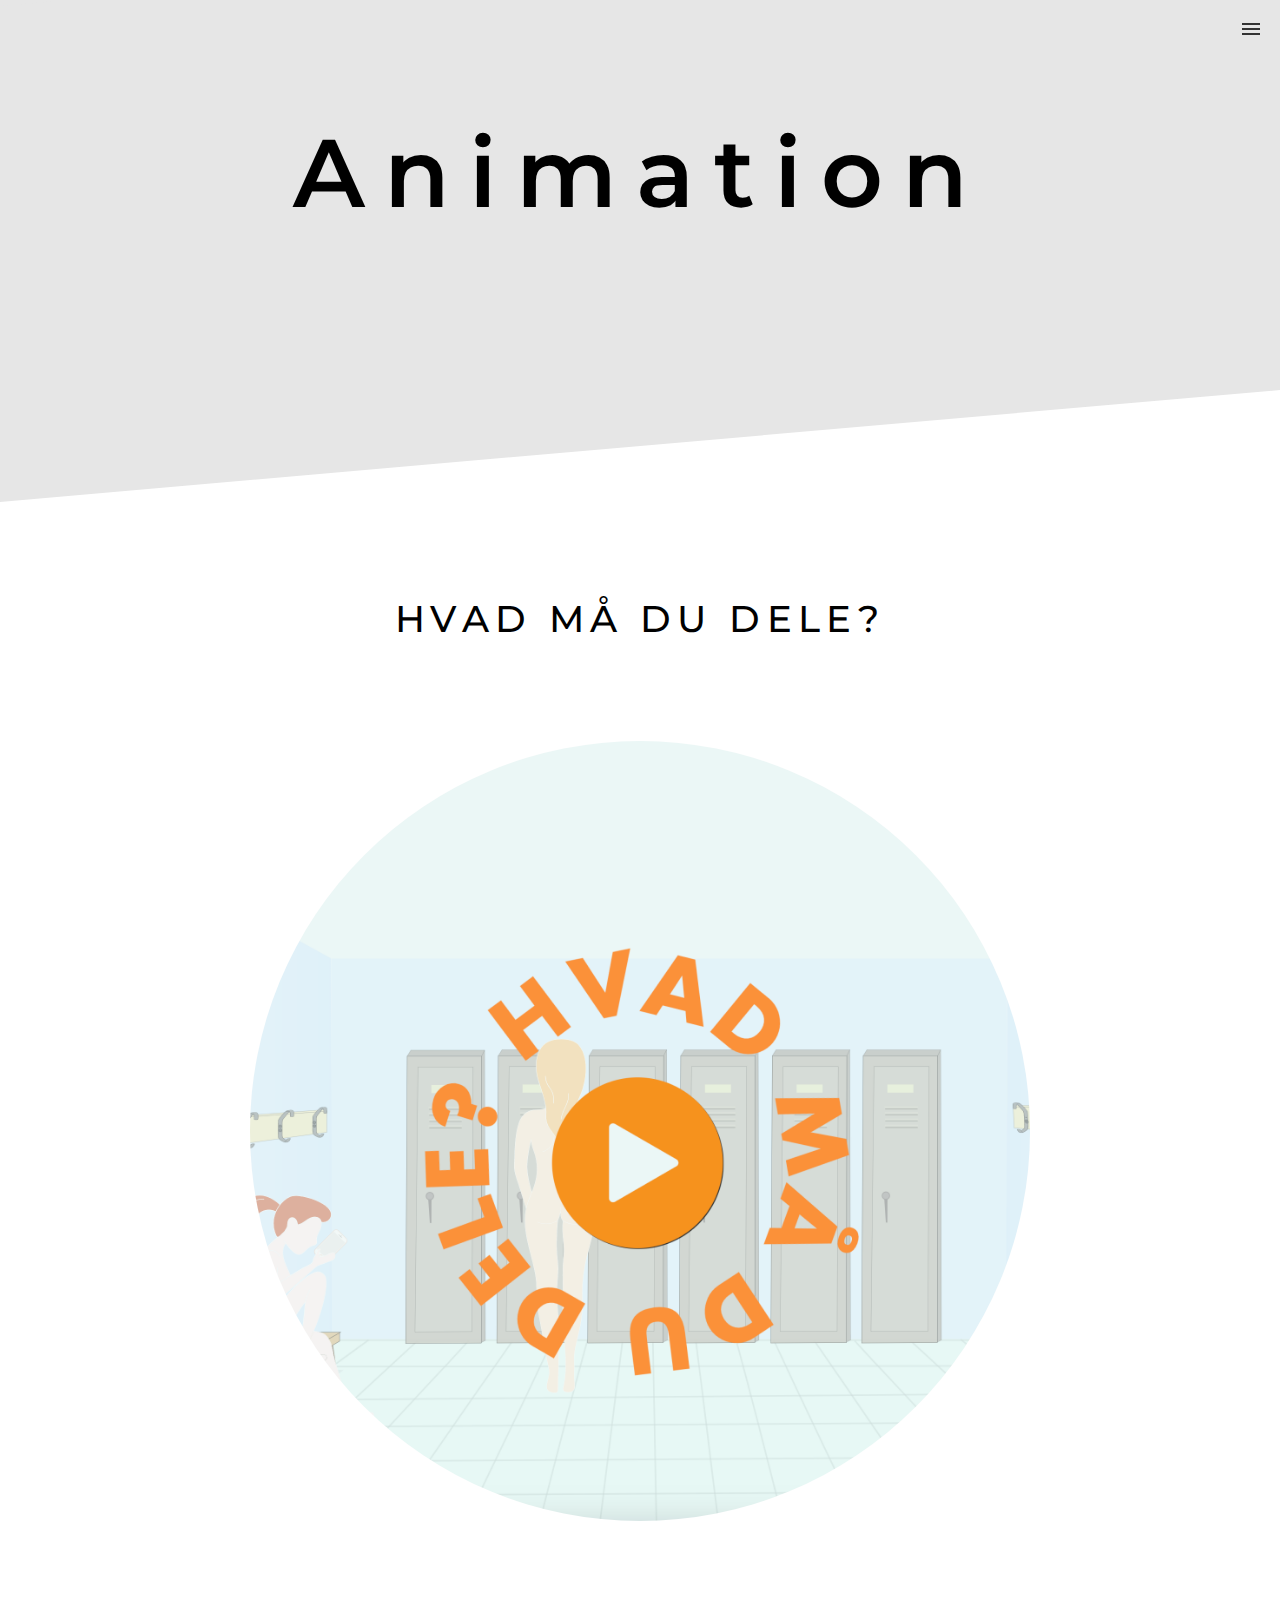
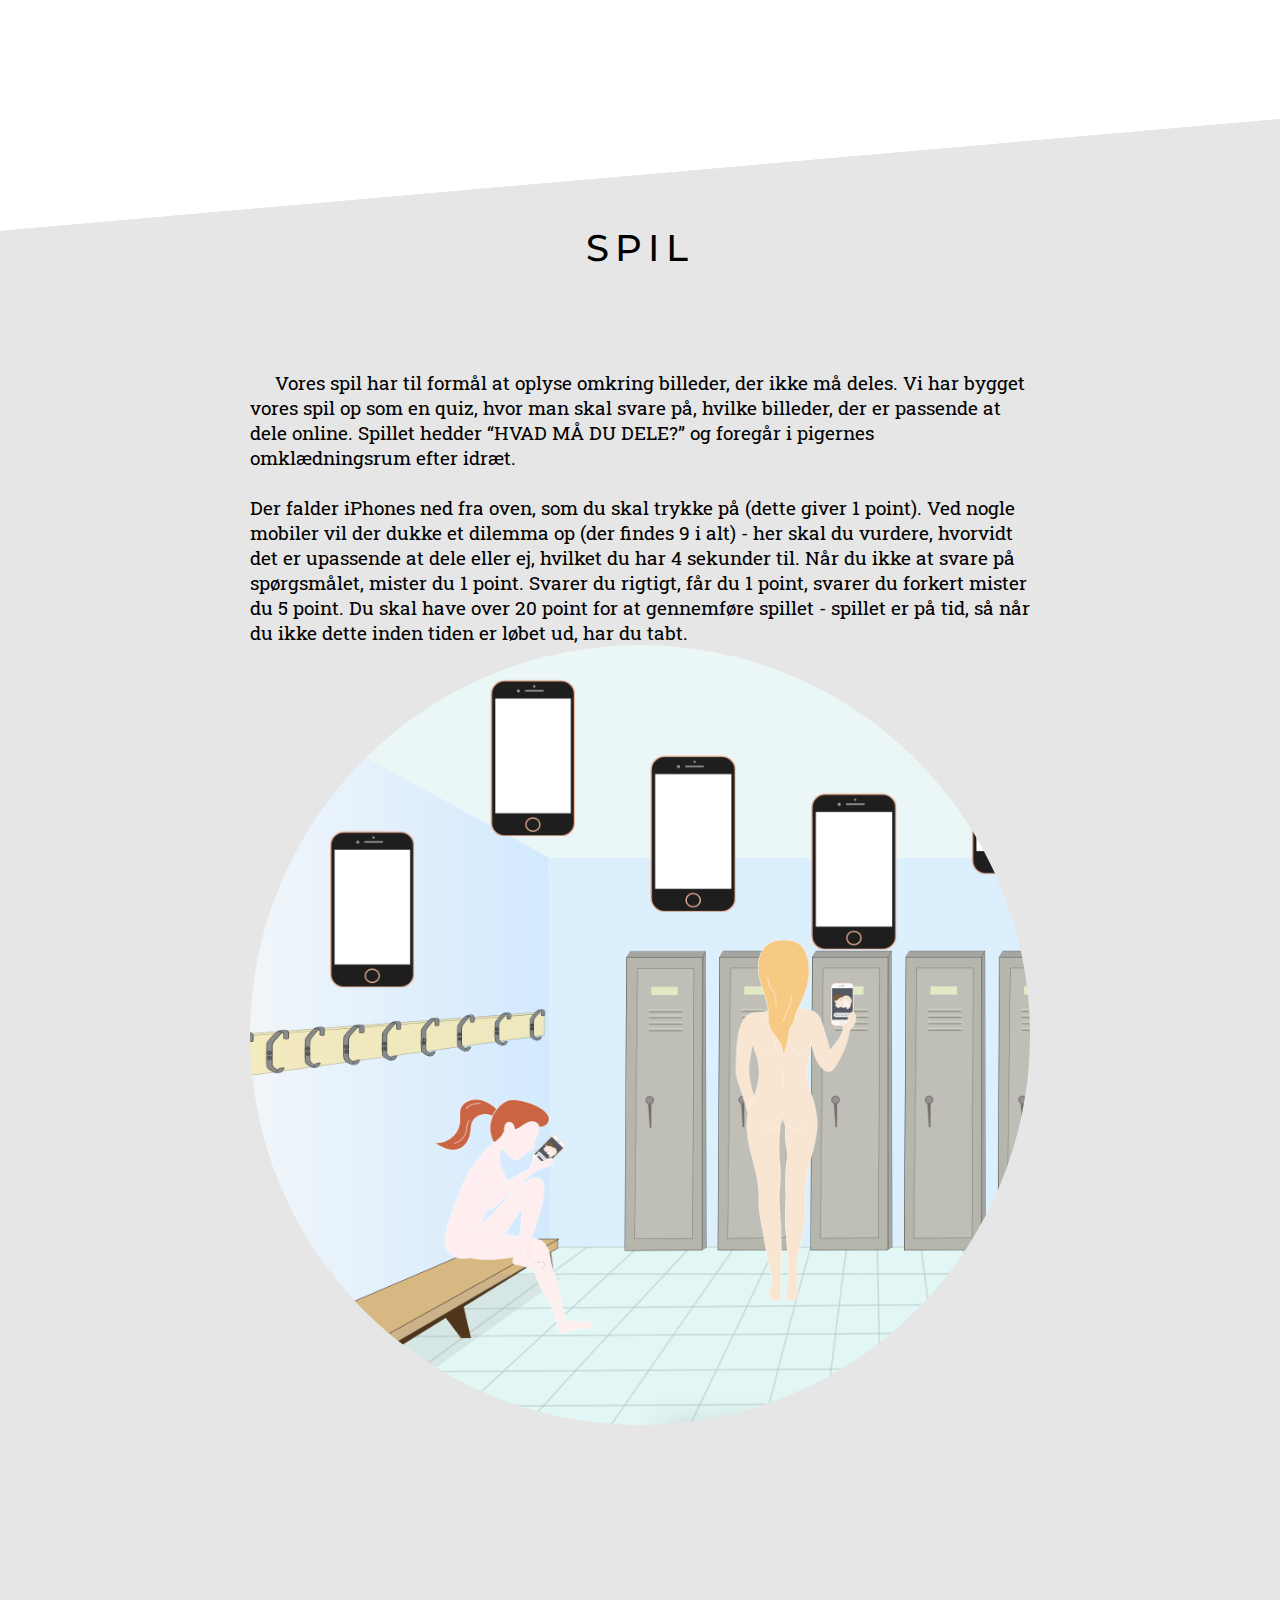
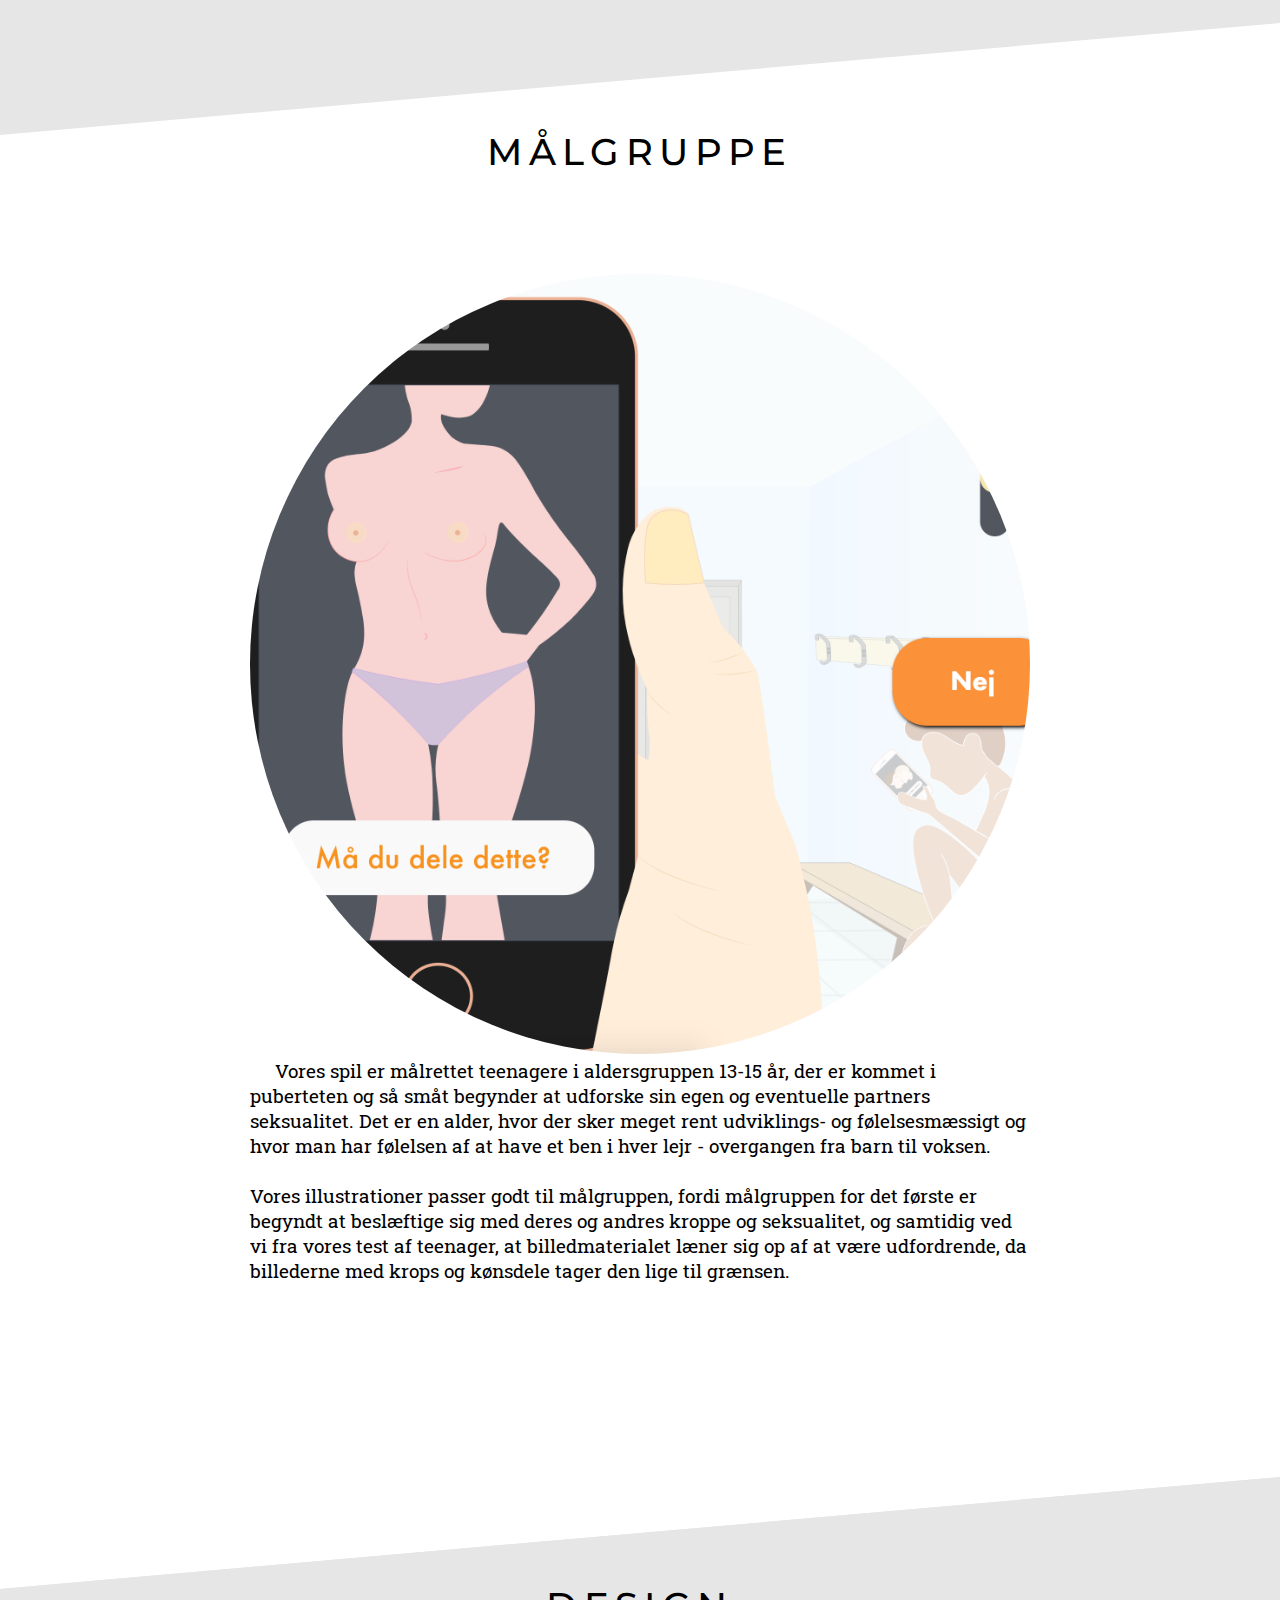
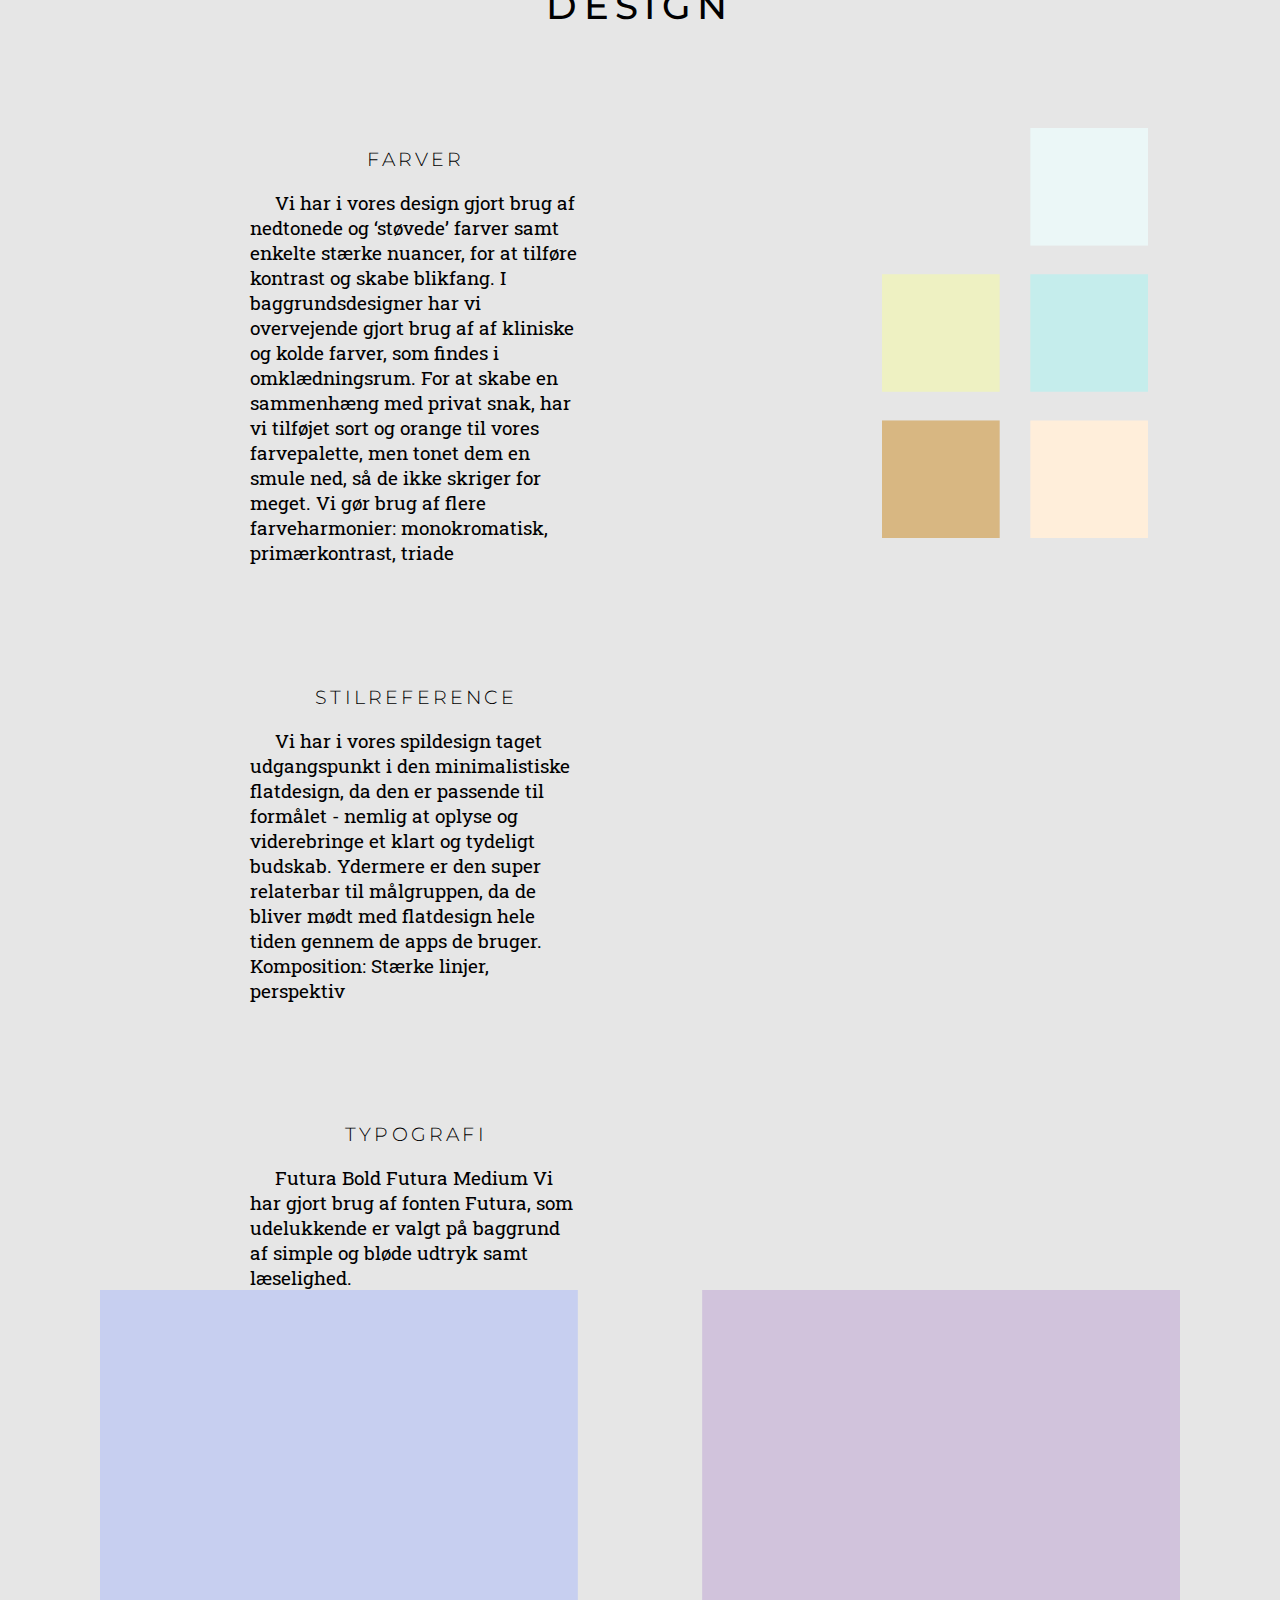
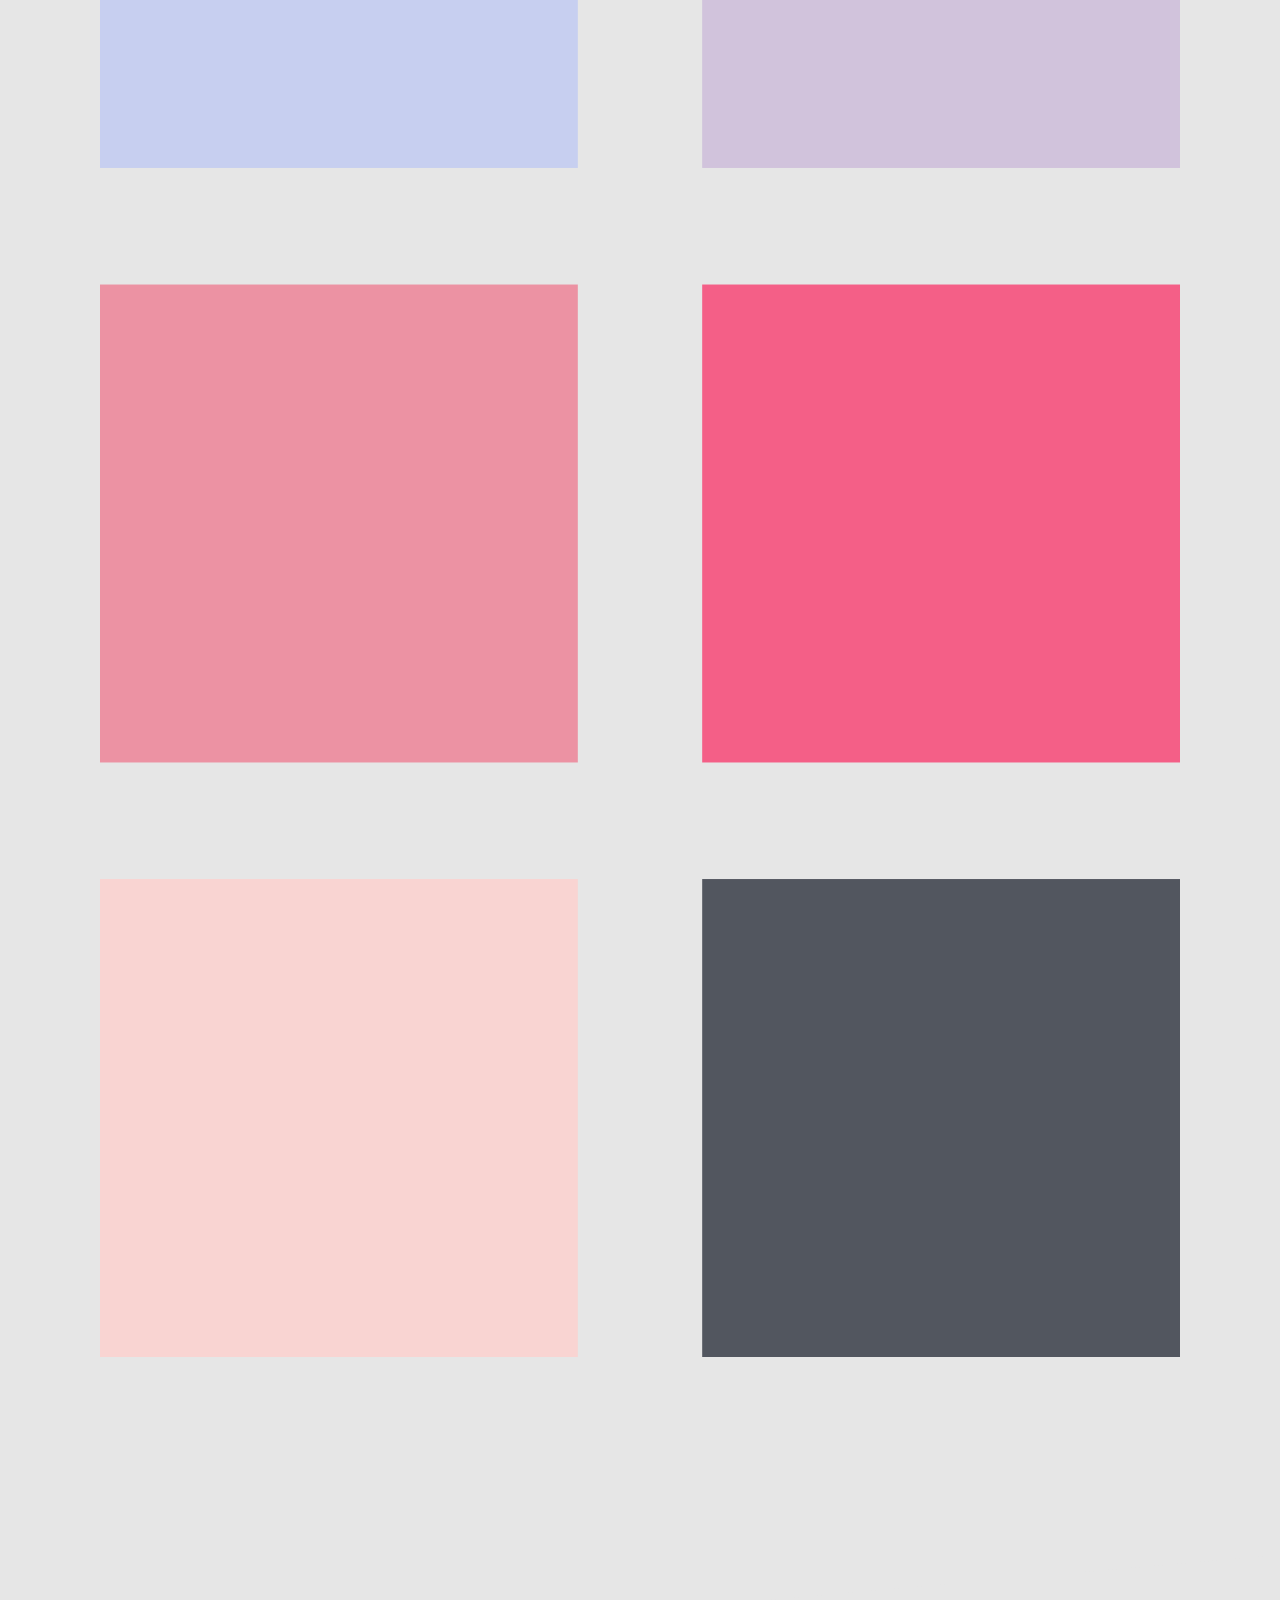
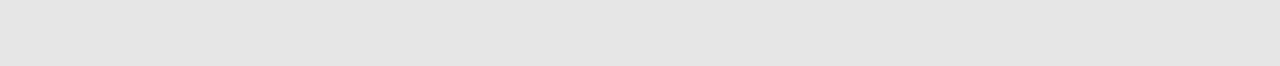
==== animation.html @ df4924a2 "jeppe" ====
<!DOCTYPE html>
<html lang="da">

<head>
    <meta charset="utf-8">
    <meta name="viewport" content="width=device-width, initial-scale=1.0">
    <title>JEPPE ANDERSEN PORTFOLIO</title>
    <link rel="stylesheet" href="style.css">
    <link href="https://fonts.googleapis.com/css?family=Montserrat:300,400,500,600,700|Open+Sans:300,400|Roboto+Slab:400,500,600,700,800,900&display=swap" rel="stylesheet">
</head>

<body>

    <header class="header">
        <nav>

            <input class="menu-btn" type="checkbox" id="menu-btn" />
            <label class="menu-icon" for="menu-btn"><span class="nav-icon"></span></label>
            <ul class="menu">


                <li><a href="index.html">Forside</a></li>
                <li> <a href="animation.html">Animation</a></li>
                <li> <a href="content.html">Indhold</a></li>
                <li> <a href="web.html">Web</a></li>
                <li> <a href="ux.html">Ux</a></li>
                <li> <a href="index.html">Index</a></li>
            </ul>
        </nav>

    </header>


    <section id="animation">

        <div class="baggrundsfarve">
            <div class="h1">
                <h1>Animation</h1>
            </div>
        </div>
    </section>


    <section id="about">
        <div class="baggrundsfarve2">
            <h2>HVAD MÅ DU DELE?</h2>
            <div class="content">
                <div class="col_img">
                    <img src="animation_img/forside_square.png" alt="hvad må du dele">
                </div>
                <div class="text">
                    <p>I temaet grundlæggende animation, fik vi til opgave at lave to spil - ét individuel og et gruppespil. Her ser vi gruppespillet, som skulle laves som var den en del af en kampagne fra Sex og Samfund under emnet billeddeling.<br><br>

                        Spillet skulle her, som noget nyt fra det individuelle spil, brugertestes så vi ville være sikre på at få et produkt der passede til målgruppen. Vi lavede semi-struktureret interview af en teenager og lavede spørgeskema til deltagerne under testdagen. Spørgeskemaet blev brugt til at spore os ind på, om der var nogle huller i design, forståelse og læring af spillet.<br><br>

                        Interviewet af teenageren blev lavet i starten af processen, for at spore os ind på et designvalg, der kunne henvende sig til målgruppen, som var folkeskoleelever i alderen 13-15 år.<br><br>

                        Vi blev introduceret til trello, scrum og burn-down-chart, som er arbejdsværktøjer til strukturering. Det gav et godt overblik over alt der skulle nås på forskellige dage og for hele processen generelt.<br><br>

                        Vi lavede inden vi kodede spillet et aktivitetsdiagram, for at sikre os at vi kendte userflowet. Vi lavede også et statemachine-diagram, da dette er et godt redskab til at strukturere javascriptkodningen.
                    </p>
                </div>




            </div>




        </div>



    </section>


    <section id="game">
        <div class="baggrundsfarve">
            <div class="h2">
                <h2>Spil</h2>


            </div>
            <div class="content">

                <div class="col">

                    <p>
                        Vores spil har til formål at oplyse omkring billeder, der ikke må deles.
                        Vi har bygget vores spil op som en quiz, hvor man skal svare på, hvilke billeder, der er passende at dele online.
                        Spillet hedder “HVAD MÅ DU DELE?” og foregår i pigernes omklædningsrum efter idræt. <br><br>
                        Der falder iPhones ned fra oven, som du skal trykke på (dette giver 1 point). Ved nogle mobiler vil der dukke et dilemma op (der findes 9 i alt) - her skal du vurdere, hvorvidt det er upassende at dele eller ej, hvilket du har 4 sekunder til. Når du ikke at svare på spørgsmålet, mister du 1 point. Svarer du rigtigt, får du 1 point, svarer du forkert mister du 5 point.
                        Du skal have over 20 point for at gennemføre spillet - spillet er på tid, så når du ikke dette inden tiden er løbet ud, har du tabt.
                    </p>
                </div>
                <div class="col"> <img id="game_img1" class="border_radius" src="animation_img/shower_square.png" alt="maa det deles shower">

                    <img id="game_img2" class="hide" src="animation_img/shower.png">
                </div>

            </div>
        </div>

    </section>

    <section id="user">
        <div class="baggrundsfarve2">
            <div class="h2">
                <h2>Målgruppe</h2>


            </div>
            <div class="content">

                <div class="col"> <img id="user_img1" class="border_radius" src="animation_img/dilemma_swquare.png" alt="maa det deles dilemma">
                    <img id="user_img2" class="hide" src="animation_img/dilemma.png" alt="maa det deles dilemma">
                </div>

                <div class="col">

                    <p>Vores spil er målrettet teenagere i aldersgruppen 13-15 år, der er kommet i puberteten og så småt begynder at udforske sin egen og eventuelle partners seksualitet.
                        Det er en alder, hvor der sker meget rent udviklings- og følelsesmæssigt og hvor man har følelsen af at have et ben i hver lejr - overgangen fra barn til voksen. <br><br>

                        Vores illustrationer passer godt til målgruppen, fordi målgruppen for det første er begyndt at beslæftige sig med deres og andres kroppe og seksualitet, og samtidig ved vi fra vores test af teenager, at billedmaterialet læner sig op af at være udfordrende, da billederne med krops og kønsdele tager den lige til grænsen.
                    </p>
                </div>


            </div>
        </div>

    </section>







    <section id="design">

        <div class="baggrundsfarve">
            <div class="h2"></div>
            <h2>Design</h2>

            <div class="content">

                <div class="col_left">
                    <div class="col_top">
                        <h3>Farver</h3>
                        <p>Vi har i vores design gjort brug af nedtonede og ‘støvede’ farver samt enkelte stærke nuancer, for at tilføre kontrast og skabe blikfang. I baggrundsdesigner har vi overvejende gjort brug af af kliniske og kolde farver, som findes i omklædningsrum. For at skabe en sammenhæng med privat snak, har vi tilføjet sort og orange til vores farvepalette, men tonet dem en smule ned, så de ikke skriger for meget.
                            Vi gør brug af flere farveharmonier: monokromatisk, primærkontrast, triade</p>
                    </div>
                    <div class="col_middle">
                        <h3>Stilreference</h3>
                        <p>Vi har i vores spildesign taget udgangspunkt i den minimalistiske flatdesign, da den er passende til formålet - nemlig at oplyse og viderebringe et klart og tydeligt budskab. Ydermere er den super relaterbar til målgruppen, da de bliver mødt med flatdesign hele tiden gennem de apps de bruger.

                            Komposition: Stærke linjer, perspektiv</p>
                    </div>
                    <div class="col_bottom">
                        <h3>Typografi</h3>
                        <p>

                            Futura Bold

                            Futura Medium

                            Vi har gjort brug af fonten Futura, som udelukkende er valgt på baggrund af simple og bløde udtryk samt læselighed.</p>
                    </div>
                </div>
                <div class="col_mid">
                    <img src="SVG/design_colors_1_1.svg" alt="design colors">
                </div>

                <div class="col_right">
                    <img src="SVG/design_colors_2_1.svg" alt="design colors">
                </div>



            </div>



        </div>
    </section>









    <script src="script.js"></script>
</body>

</html>
---- style.css ----
body {
    margin: 0;
    /*    background: linear-gradient(90deg, rgba(230, 230, 230, 1) 0%, rgba(135, 135, 135, 1) 100%);*/
    background-color: #e6e6e6;
    box-sizing: border-box;

}

img {
    width: 100%;
}

p {
    font-size: 1.2rem;
    font-family: 'Roboto Slab';
    font-weight: 400;
    text-indent: 25px;
    margin: 0;

}

h3 {
    font-family: 'Montserrat', sans-serif;
    letter-spacing: 0.2rem;
    font-weight: 300;
    font-size: 1.2rem;

    text-align: center;

    text-transform: uppercase;
}

h2 {
    /*    position: relative;*/

    font-family: 'Montserrat', sans-serif;
    letter-spacing: 0.4rem;
    font-weight: 500;
    font-size: 2.3rem;
    transform: skewY(5deg);
    text-align: center;
    /*    top: -4vw;*/
    margin: 0;
    text-transform: uppercase;

}

h1 {

    text-align: center;
    transform: skewY(5deg);
    font-family: 'Montserrat', sans-serif;
    letter-spacing: 0.2em;
    font-weight: 600;
    font-size: 6rem;
    padding-top: 50px;


}

hr {
    transform: skewY(5deg);
    width: 5%;
    height: 2px;
    background-color: black;
    margin-left: auto;
    margin-right: auto;
}

/*ANIMATIONER*/

.hide {
    display: none;
}

/*ANIMATIONER*/

/*----------------__SLOEPS-----------------*/

.content {
    margin: 100px 100px 100px 100px;
    padding: 0;
    transform: skewY(5deg);
    display: flex;
    flex-wrap: wrap;
    align-items: center;


}

.baggrundsfarve {

    transform: skewY(-5deg);
    background-color: #e6e6e6;
    /*    background: linear-gradient(90deg, rgba(230, 230, 230, 1) 0%, rgba(135, 135, 135, 1) 100%);*/
    z-index: 10;
    padding: 50px 0px 50px 0px;

    position: relative;
    top: -50px;
    padding-bottom: 150px;
    /*    width: 100%;*/
}


.baggrundsfarve2 {
    transform: skewY(-5deg);
    background-color: white;
    z-index: 10;
    padding: 50px 0px 50px 0px;

    position: relative;
    top: -50px;
    padding-bottom: 150px;
    /*    width: 100%;*/
}

/*---------SLOPES SLUT----------------*/


/*------------FORSIDE--------------------*/
.logo_top {
    padding: 230px 300px 240px 300px;
}

.shelf {
    background-image: url(SVG/reol_grey.svg);
    width: 100vw;
    height: 51vw;

    background-size: cover;
    position: relative;
    display: flex;
    align-items: center;
    overflow: scroll;

}

.shelf img {

    margin: 80px 300px 0px 0px;
    /*
    margin-top: 80px;
    margin-right: 90px;
*/
    object-fit: cover;
}

.book_ux img {
    position: relative;
    background-size: cover;
    width: 26.5vw;
    height: 30vw;
    margin-left: 150px;

}

.book_content img {
    position: relative;
    background-size: cover;
    width: 26.5vw;
    height: 30vw;
}

.book_web img {
    position: relative;
    background-size: cover;
    width: 26.5vw;
    height: 30vw;
}

.book_animation img {
    position: relative;
    background-size: cover;
    width: 26.5vw;
    height: 30vw;
}

/*------------FORSIDE--------------------*/

/*---------_ANIMATION--------------*/

.col {
    flex-basis: 300px;
    flex-grow: 1;

    padding: 0px 150px 0px 150px;

}

#about .baggrundsfarve2 {
    padding-top: 150px;
}

#about col {
    padding: 0px 150px 0px 150px;
}

#about .baggrundsfarve {
    padding-bottom: 0px;
}

#about .col_img {
    position: relative;
    text-align: center;
    padding: 0px 150px 0px 150px;

}

/*
#about img {
    border-radius: 50%%;
}
*/

#about img {
    border-radius: 50%;
}

.text {
    position: absolute;
    top: 49.65%;
    left: 50%;
    transform: translate(-50%, -50%);
    opacity: 0;
    background-color: rgba(255, 255, 255, 0.85);
    padding: 50px;
    border-radius: 10%;
}

#about .text:hover {
    opacity: 1;
}



#user .baggrundsfarve {
    padding-bottom: 0px;
}


#user img {

    /*    border-radius: 50%;*/


}

.border_radius {
    border-radius: 50%;
}

.enlarge {
    transform: scale(2);
}
/*
.enlarge {
    animation-name: enlarge_kf;
    animation-duration: 1s;
    animation-iteration-count: infinite;
    animation-timing-function: linear;
}

@keyframes enlarge_kf {
    from {
        transform: scale(1);
    }


    to {
        transform: scale(2);
    }
}
*/

/*
#game img {

    border-radius: 50%;

}
*/

#game_img2 {
    border-radius: none;
}

#design .content {}

#design .col_mid {

    flex-basis: 200px;
    flex-grow: 1;
    padding: 0px 32px 0px 150px;
    align-self: flex-start;

}

#design .col_right {
    flex-basis: 200px;
    flex-grow: 1;
    align-self: flex-start;

}



#design .col_left {
    flex-basis: 500px;
    flex-grow: 2;
    align-self: flex-start;

}

#design .col_top {
    padding: 0px 150px 0px 150px;
}

#design .col_middle {
    padding: 100px 150px 0px 150px;
}

#design .col_bottom {
    padding: 100px 150px 0px 150px;
}

#design p {}


/*---------_ANIMATION--------------*/








/*BURGERMENU*/

a {
    visibility: visible;
    text-decoration: none;

}

header {
    font-family: 'Lato', sans-serif;
    background-color: transparent;
    position: fixed;
    width: 100%;
    z-index: 10000;
    height: 4rem;
    text-align: center;
    font-weight: 400;
    font-size: 0.8rem;
}


header nav a {

    font-size: 1.2rem;
    padding: 0.5rem;
    text-transform: uppercase;
    color: black;
    text-decoration: none;
}

.header nav a:hover {
    color: #A25F67;
}

.header ul {
    margin: 0;
    padding-right: 20px;
    list-style: none;
    overflow: hidden;
    background-color: white;
}

.header ul a {
    display: block;
    padding: 20px;
    text-decoration: none;
}

.header ul a:hover {}



/*
.header .logo {
    float: left;
    position: relative;
    background-image: url(img/logo/NW_Logo_big_1920px.jpg);
    width: 5vw;
    height: 3vw;
}
*/


.header .menu {
    clear: both;
    max-height: 0;
    transition: max-height .2s ease-out;
}

.header .menu-icon {
    padding: 28px 20px;
    position: relative;
    float: right;
    cursor: pointer;
}

.header .menu-icon .nav-icon {
    background: #333;
    display: block;
    height: 2px;
    width: 18px;
    position: relative;
    transition: background .2s ease-out;
}

.header .menu-icon .nav-icon:before {
    background: #333;
    content: "";
    display: block;
    height: 100%;
    position: absolute;
    width: 100%;
    top: 5px;
    transition: all .2s ease-out;
}

.header .menu-icon .nav-icon:after {
    background: #333;
    content: "";
    display: block;
    height: 100%;
    position: absolute;
    width: 100%;
    top: -5px;
    transition: all .2s ease-out;
}

.header .menu-btn {
    display: none;

}

.header .menu-btn:checked ~ .menu {
    max-height: 440px;
}

.header .menu-btn:checked ~ .menu-icon .nav-icon {
    background: transparent;
}

.header .menu-btn:checked ~ .menu-icon .nav-icon:before {
    transform: rotate(-45deg);
    top: 0;
}

.header .menu-btn:checked ~ .menu-icon .nav-icon:after {
    transform: rotate(45deg);
    top: 0;
}

/*BURGERMENU*/
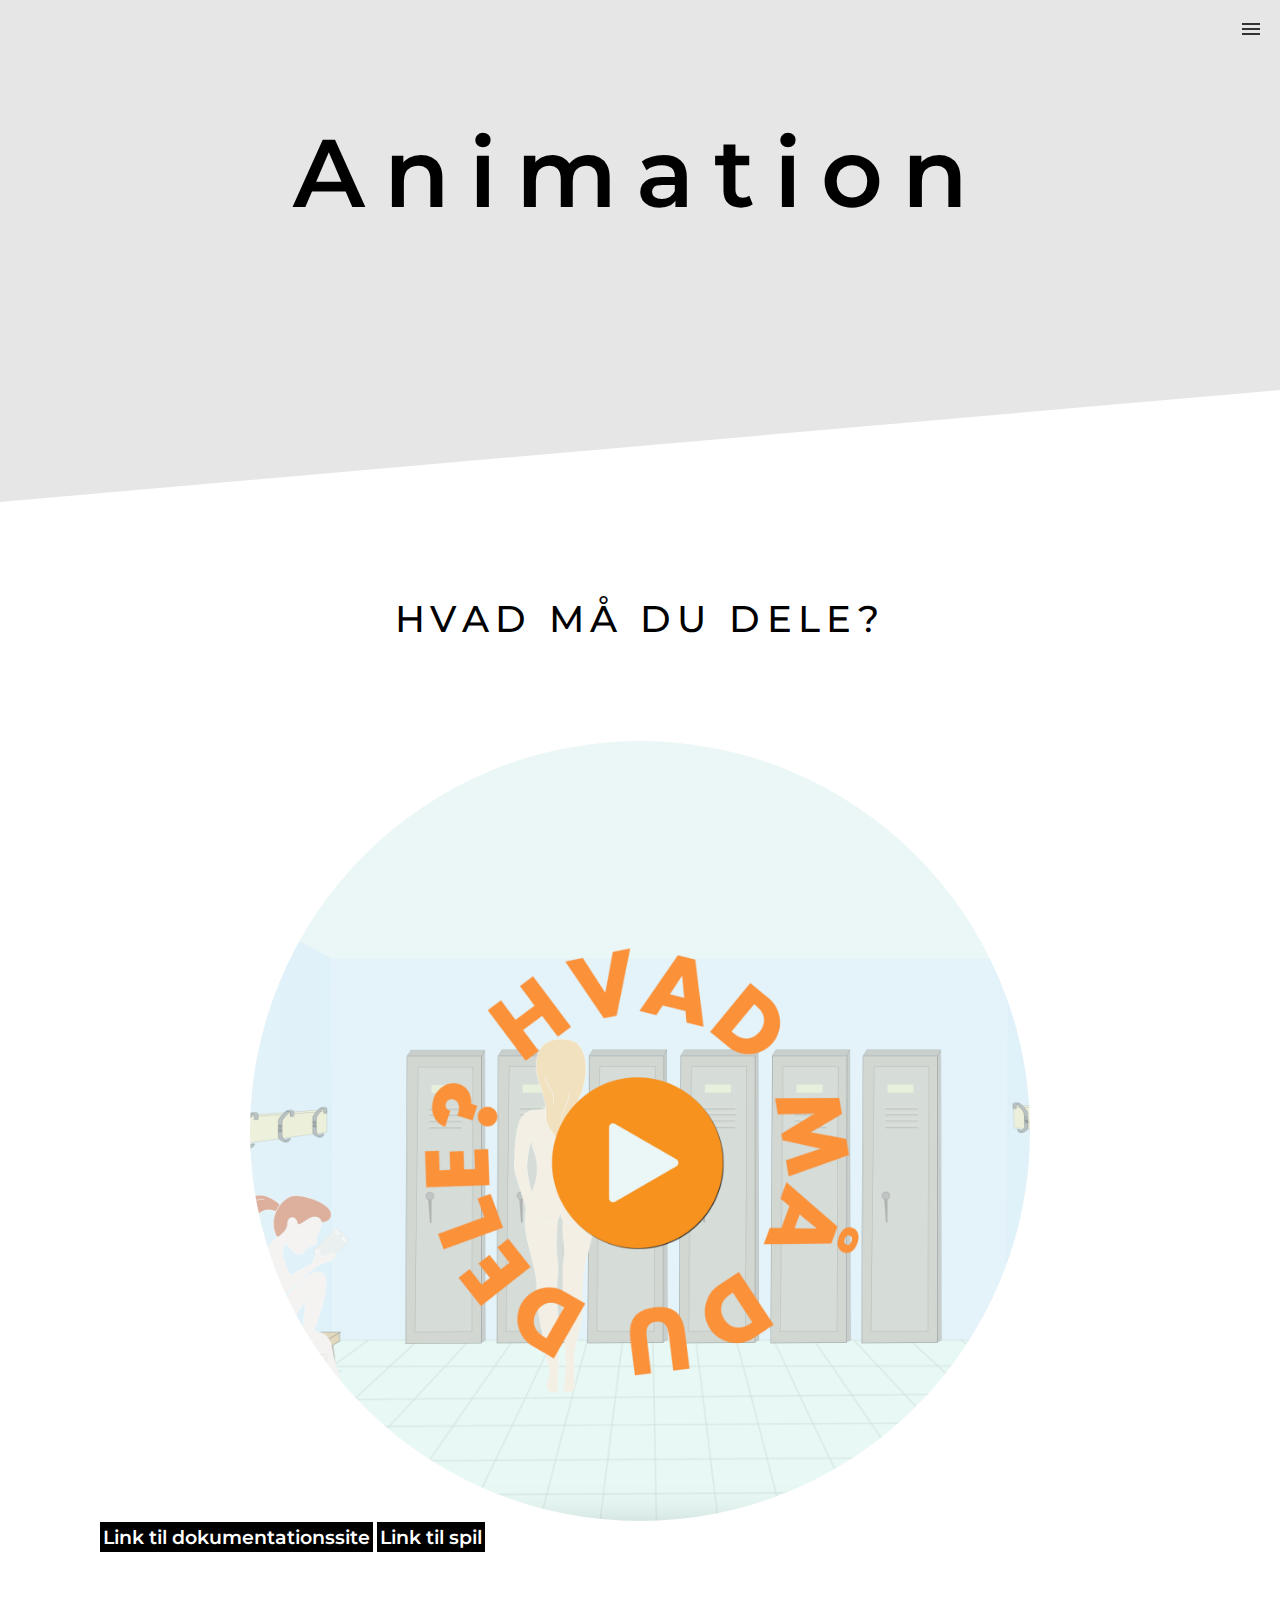
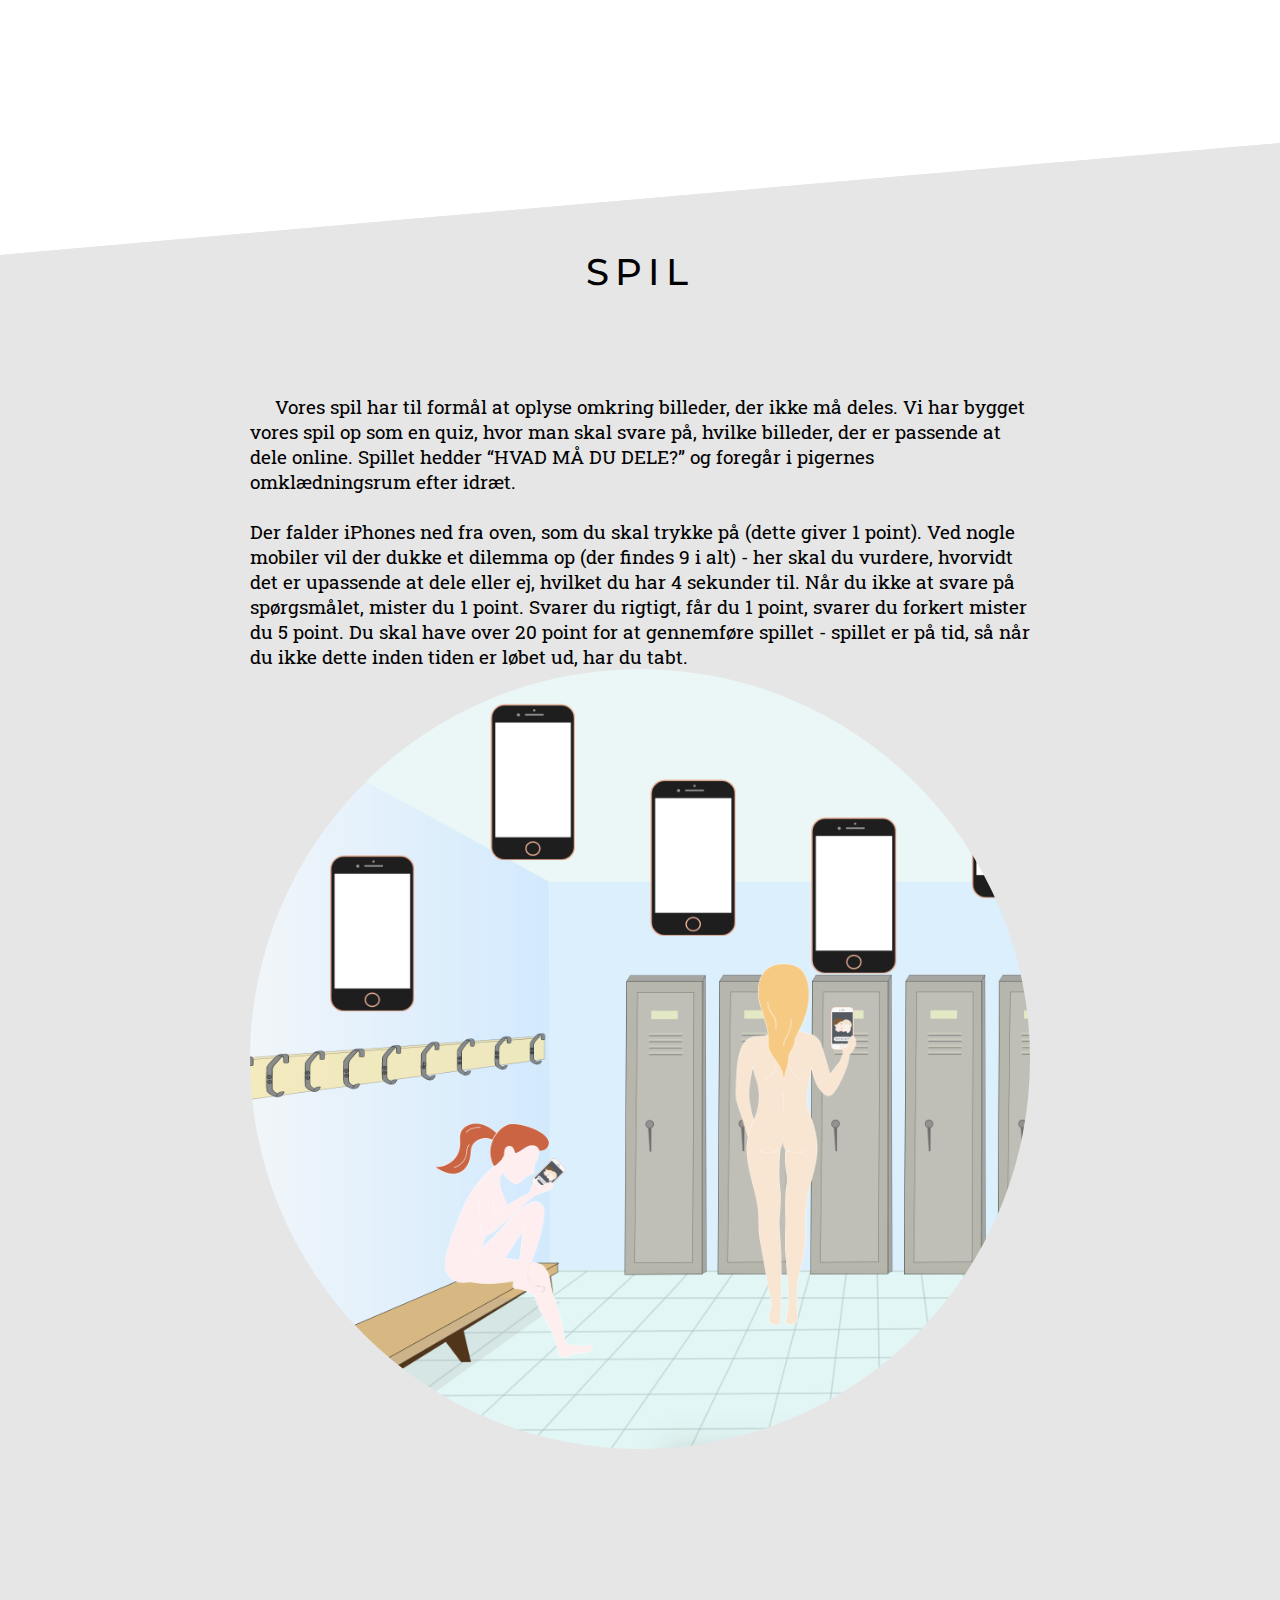
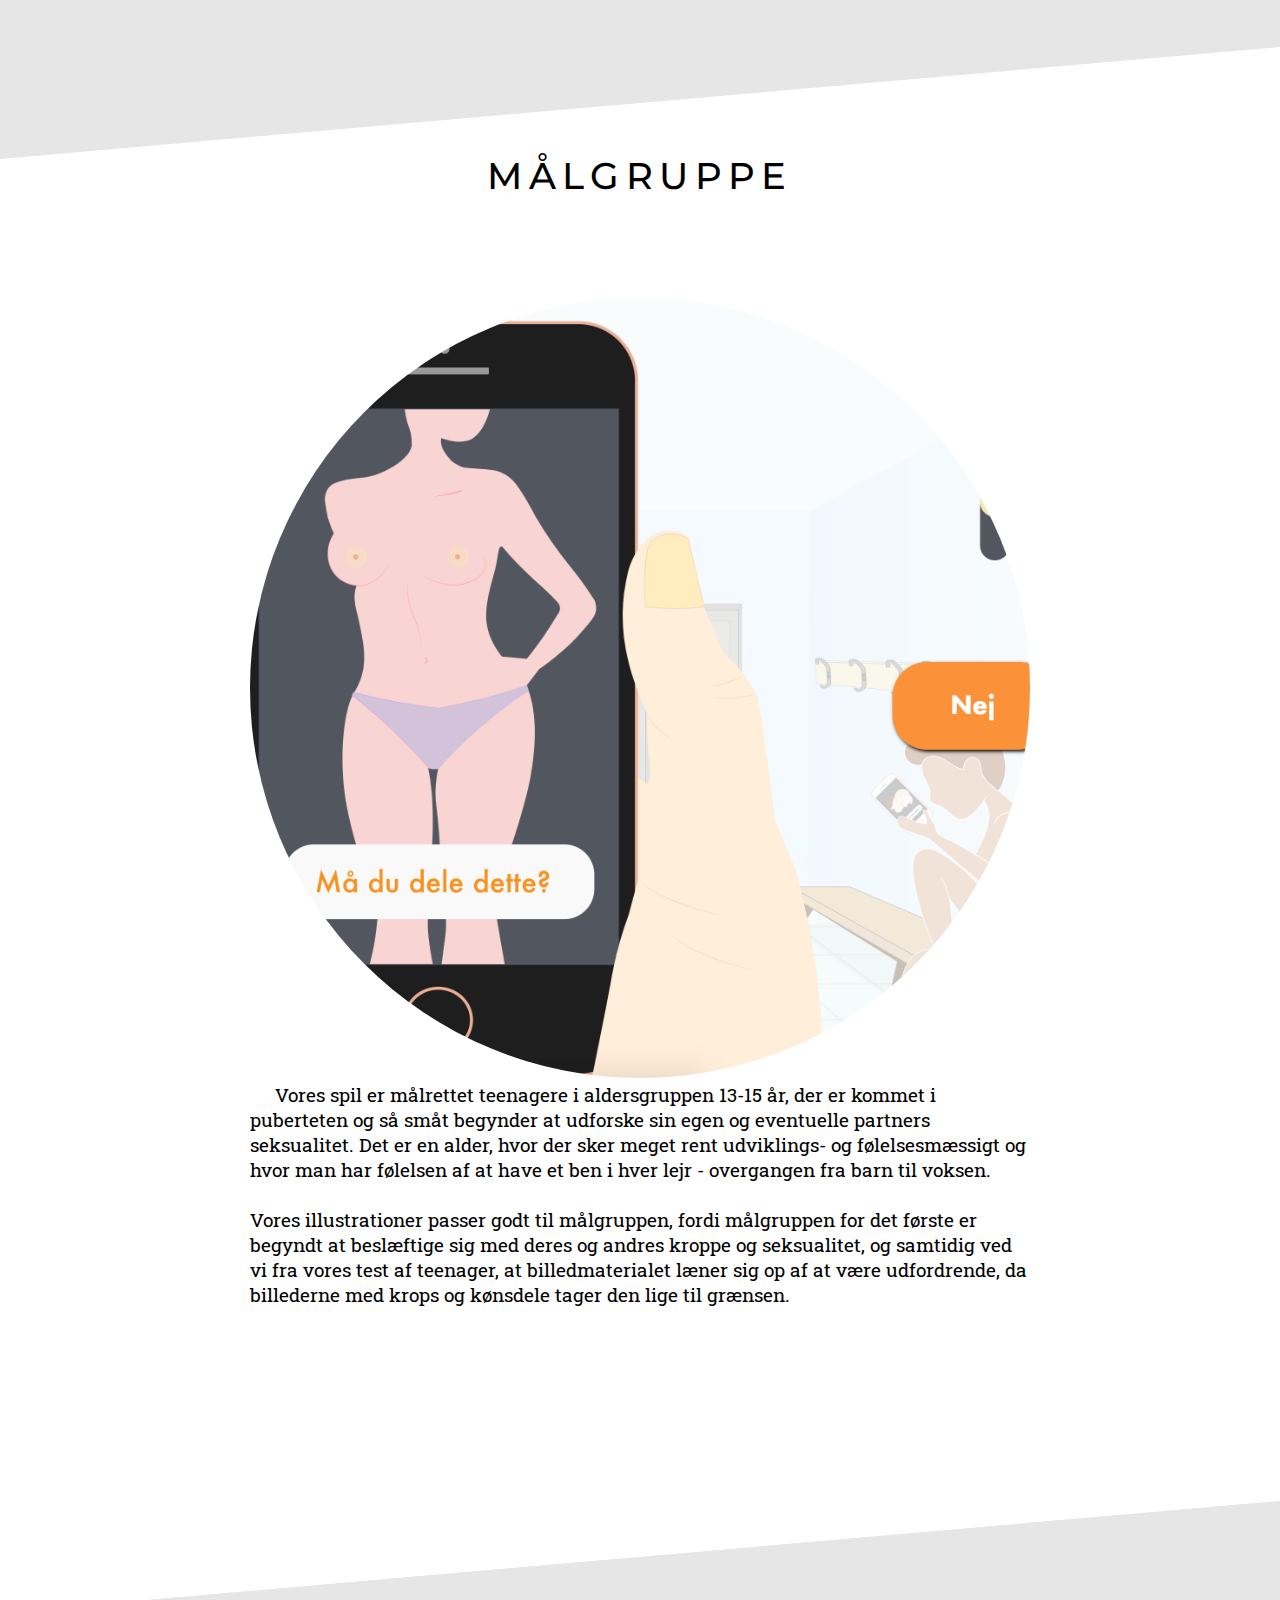
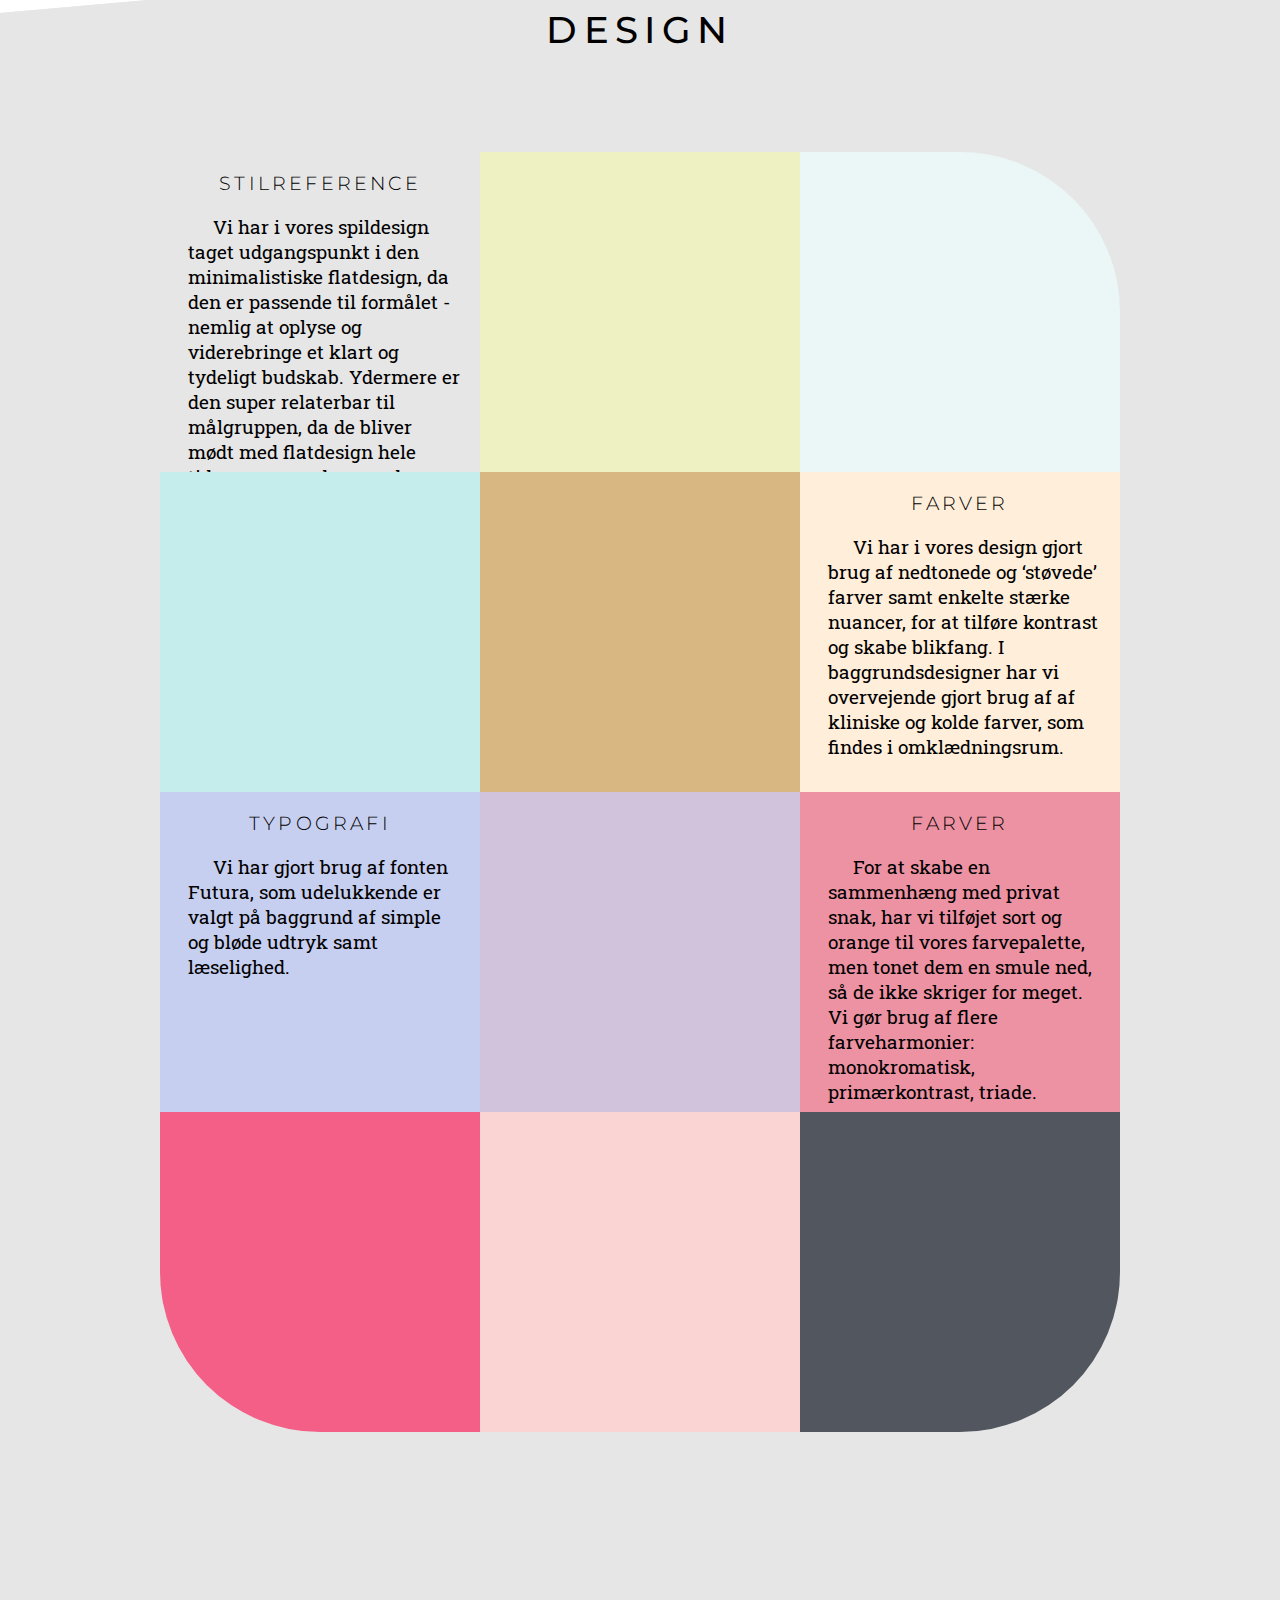
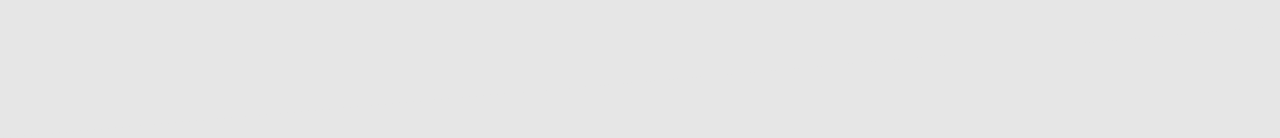
==== commit 42c3b603: "animation_almost_done" ====
--- a/animation.html
+++ b/animation.html
@@ -61,9 +61,10 @@
                     </p>
                 </div>
 
-
-
-
+                <div class="links">
+                    <a href="http://josefinececilie.dk/kea/04_animation/gruppe_4_dokumentationssite/">Link til dokumentationssite</a>
+                    <a href="file:///Users/jeppeandersen/Documents/KEA/KEA/04_animation/GRUPPE_ANIMATION/maadetdeles/index.html">Link til spil</a>
+                </div>
             </div>
 
 
@@ -141,6 +142,61 @@
 
     <section id="design">
 
+
+
+        <div class="baggrundsfarve">
+            <h2>Design</h2>
+            <div class="content">
+
+                <div class="box1">
+                    <h3>Stilreference</h3>
+                    <p>Vi har i vores spildesign taget udgangspunkt i den minimalistiske flatdesign, da den er passende til formålet - nemlig at oplyse og viderebringe et klart og tydeligt budskab. Ydermere er den super relaterbar til målgruppen, da de bliver mødt med flatdesign hele tiden gennem de apps de bruger.
+
+                        Komposition: Stærke linjer, perspektiv</p>
+                </div>
+                <div class="box2"></div>
+                <div class="box3"></div>
+
+
+                <div class="box4"></div>
+                <div class="box5"></div>
+                <div class="box6">
+                    <h3>Farver</h3>
+                    <p>Vi har i vores design gjort brug af nedtonede og ‘støvede’ farver samt enkelte stærke nuancer, for at tilføre kontrast og skabe blikfang. I baggrundsdesigner har vi overvejende gjort brug af af kliniske og kolde farver, som findes i omklædningsrum. </p>
+                </div>
+
+
+                <div class="box7">
+                    <h3>Typografi</h3>
+                    <p>
+
+
+                        Vi har gjort brug af fonten Futura, som udelukkende er valgt på baggrund af simple og bløde udtryk samt læselighed.</p>
+                </div>
+                <div class="box8"></div>
+                <div class="box9">
+                    <h3>Farver</h3>
+                    <p>For at skabe en sammenhæng med privat snak, har vi tilføjet sort og orange til vores farvepalette, men tonet dem en smule ned, så de ikke skriger for meget.
+                        Vi gør brug af flere farveharmonier: monokromatisk, primærkontrast, triade.</p>
+                </div>
+
+
+                <div class="box10"></div>
+                <div class="box11"></div>
+                <div class="box12"></div>
+                <div class="box13"></div>
+
+
+
+
+            </div>
+        </div>
+    </section>
+
+
+    <!--
+    <section id="design">
+
         <div class="baggrundsfarve">
             <div class="h2"></div>
             <h2>Design</h2>
@@ -148,44 +204,52 @@
             <div class="content">
 
                 <div class="col_left">
+                    <div class="col_middle">
+                        <h3>Stilreference</h3>
+                        <p>Vi har i vores spildesign taget udgangspunkt i den minimalistiske flatdesign, da den er passende til formålet - nemlig at oplyse og viderebringe et klart og tydeligt budskab. Ydermere er den super relaterbar til målgruppen, da de bliver mødt med flatdesign hele tiden gennem de apps de bruger.
+
+                            Komposition: Stærke linjer, perspektiv</p>
+                    </div>
                     <div class="col_top">
                         <h3>Farver</h3>
                         <p>Vi har i vores design gjort brug af nedtonede og ‘støvede’ farver samt enkelte stærke nuancer, for at tilføre kontrast og skabe blikfang. I baggrundsdesigner har vi overvejende gjort brug af af kliniske og kolde farver, som findes i omklædningsrum. For at skabe en sammenhæng med privat snak, har vi tilføjet sort og orange til vores farvepalette, men tonet dem en smule ned, så de ikke skriger for meget.
                             Vi gør brug af flere farveharmonier: monokromatisk, primærkontrast, triade</p>
                     </div>
-                    <div class="col_middle">
-                        <h3>Stilreference</h3>
-                        <p>Vi har i vores spildesign taget udgangspunkt i den minimalistiske flatdesign, da den er passende til formålet - nemlig at oplyse og viderebringe et klart og tydeligt budskab. Ydermere er den super relaterbar til målgruppen, da de bliver mødt med flatdesign hele tiden gennem de apps de bruger.
-
-                            Komposition: Stærke linjer, perspektiv</p>
+
+
+
+
+                    <div class="col_right">
+
+                        <div class="col_mid">
+                            <img src="SVG/design_colors_1_1.svg" alt="design colors">
+                            <img src="SVG/design_colors_2_1.svg" alt="design colors">
+                        </div>
+
                     </div>
-                    <div class="col_bottom">
-                        <h3>Typografi</h3>
-                        <p>
-
-                            Futura Bold
-
-                            Futura Medium
-
-                            Vi har gjort brug af fonten Futura, som udelukkende er valgt på baggrund af simple og bløde udtryk samt læselighed.</p>
-                    </div>
-                </div>
-                <div class="col_mid">
-                    <img src="SVG/design_colors_1_1.svg" alt="design colors">
-                </div>
-
-                <div class="col_right">
-                    <img src="SVG/design_colors_2_1.svg" alt="design colors">
-                </div>
-
-
-
-            </div>
-
-
-
-        </div>
-    </section>
+                </div>
+                <div class="col_bottom">
+                    <h3>Typografi</h3>
+                    <p>
+
+                        Futura Bold
+
+                        Futura Medium
+
+                        Vi har gjort brug af fonten Futura, som udelukkende er valgt på baggrund af simple og bløde udtryk samt læselighed.</p>
+                </div>
+
+
+
+
+
+            </div>
+
+
+
+        </div>
+    </section>
+-->
 
 
 
--- a/style.css
+++ b/style.css
@@ -8,6 +8,17 @@
 
 img {
     width: 100%;
+}
+
+a {
+    color: white;
+    text-decoration: none;
+    font-size: 1.2rem;
+    font-family: 'Montserrat';
+    font-weight: 600;
+    padding: 3px;
+    margin-top: 50px;
+    background-color: black;
 }
 
 p {
@@ -253,6 +264,7 @@
 .enlarge {
     transform: scale(2);
 }
+
 /*
 .enlarge {
     animation-name: enlarge_kf;
@@ -297,34 +309,192 @@
 }
 
 #design .col_right {
-    flex-basis: 200px;
+    flex-basis: 300px;
     flex-grow: 1;
     align-self: flex-start;
+    padding-right: 150px;
 
 }
 
 
 
 #design .col_left {
-    flex-basis: 500px;
+    display: flex;
+
+    flex-basis: 600px;
     flex-grow: 2;
     align-self: flex-start;
 
 }
 
 #design .col_top {
+    flex-basis: 200px;
+    flex-grow: 2;
     padding: 0px 150px 0px 150px;
 }
 
 #design .col_middle {
+    flex-basis: 200px;
+    flex-grow: 2;
+    padding: 0px 50px 0px 150px;
+}
+
+#design .col_bottom {
+
     padding: 100px 150px 0px 150px;
 }
 
-#design .col_bottom {
-    padding: 100px 150px 0px 150px;
-}
-
-#design p {}
+#design p {
+    padding: 0px 18px 0px 28px;
+
+}
+
+#design .content {
+    display: flex;
+    flex-wrap: wrap;
+    justify-content: center;
+    align-content: space-around;
+    padding: 0px 10px 0px 10px;
+
+}
+
+/*
+#design .col_1 {
+    display: flex;
+    flex-wrap: wrap;
+    justify-content: space-around;
+
+}
+
+#design .col_2 {
+    display: flex;
+    flex-wrap: wrap;
+    justify-content: space-around;
+}
+
+#design .col_3 {
+    display: flex;
+    flex-wrap: wrap;
+    justify-content: space-around;
+}
+
+#design .col_4 {
+    display: flex;
+    flex-wrap: wrap;
+    justify-content: space-around;
+}
+*/
+
+/*
+#design .col_1:after {
+    content: ' ';
+    padding-top: 500px;
+    display: table;
+}
+*/
+
+.box1,
+.box2,
+.box3,
+.box4,
+.box5,
+.box6,
+.box7,
+.box8,
+.box9,
+.box10,
+.box11,
+.box12 {
+    width: 25vw;
+    height: 25vw;
+}
+
+/*
+.box1 h3 {
+    margin-top: 50px;
+}
+
+.box7 h3 {
+    margin-top: 50px;
+}
+*/
+
+.box1 {
+
+    background-image: url(animation_img/oxes/box1.svg);
+
+
+
+}
+
+.box2 {
+
+
+    background-image: url(animation_img/oxes/box3.svg);
+
+
+
+}
+
+.box3 {
+    border-top-right-radius: 50%;
+    background-image: url(animation_img/oxes/box2.svg);
+}
+
+.box4 {
+    background-image: url(animation_img/oxes/Box4.svg);
+
+}
+
+.box5 {
+    background-image: url(animation_img/oxes/box5.svg);
+
+}
+
+.box6 {
+
+    background-image: url(animation_img/oxes/box6.svg);
+
+}
+
+.box7 {
+
+    background-image: url(animation_img/oxes/box7.svg);
+
+}
+
+.box8 {
+    background-image: url(animation_img/oxes/box8.svg);
+
+
+}
+
+.box9 {
+
+    background-image: url(animation_img/oxes/box9.svg);
+
+}
+
+.box10 {
+    border-bottom-left-radius: 50%;
+    background-image: url(animation_img/oxes/box10.svg);
+}
+
+.box11 {
+
+    background-image: url(animation_img/oxes/box11.svg);
+
+}
+
+.box12 {
+    border-bottom-right-radius: 50%;
+    background-image: url(animation_img/oxes/box12.svg);
+}
+
+
+
+
+
 
 
 /*---------_ANIMATION--------------*/
